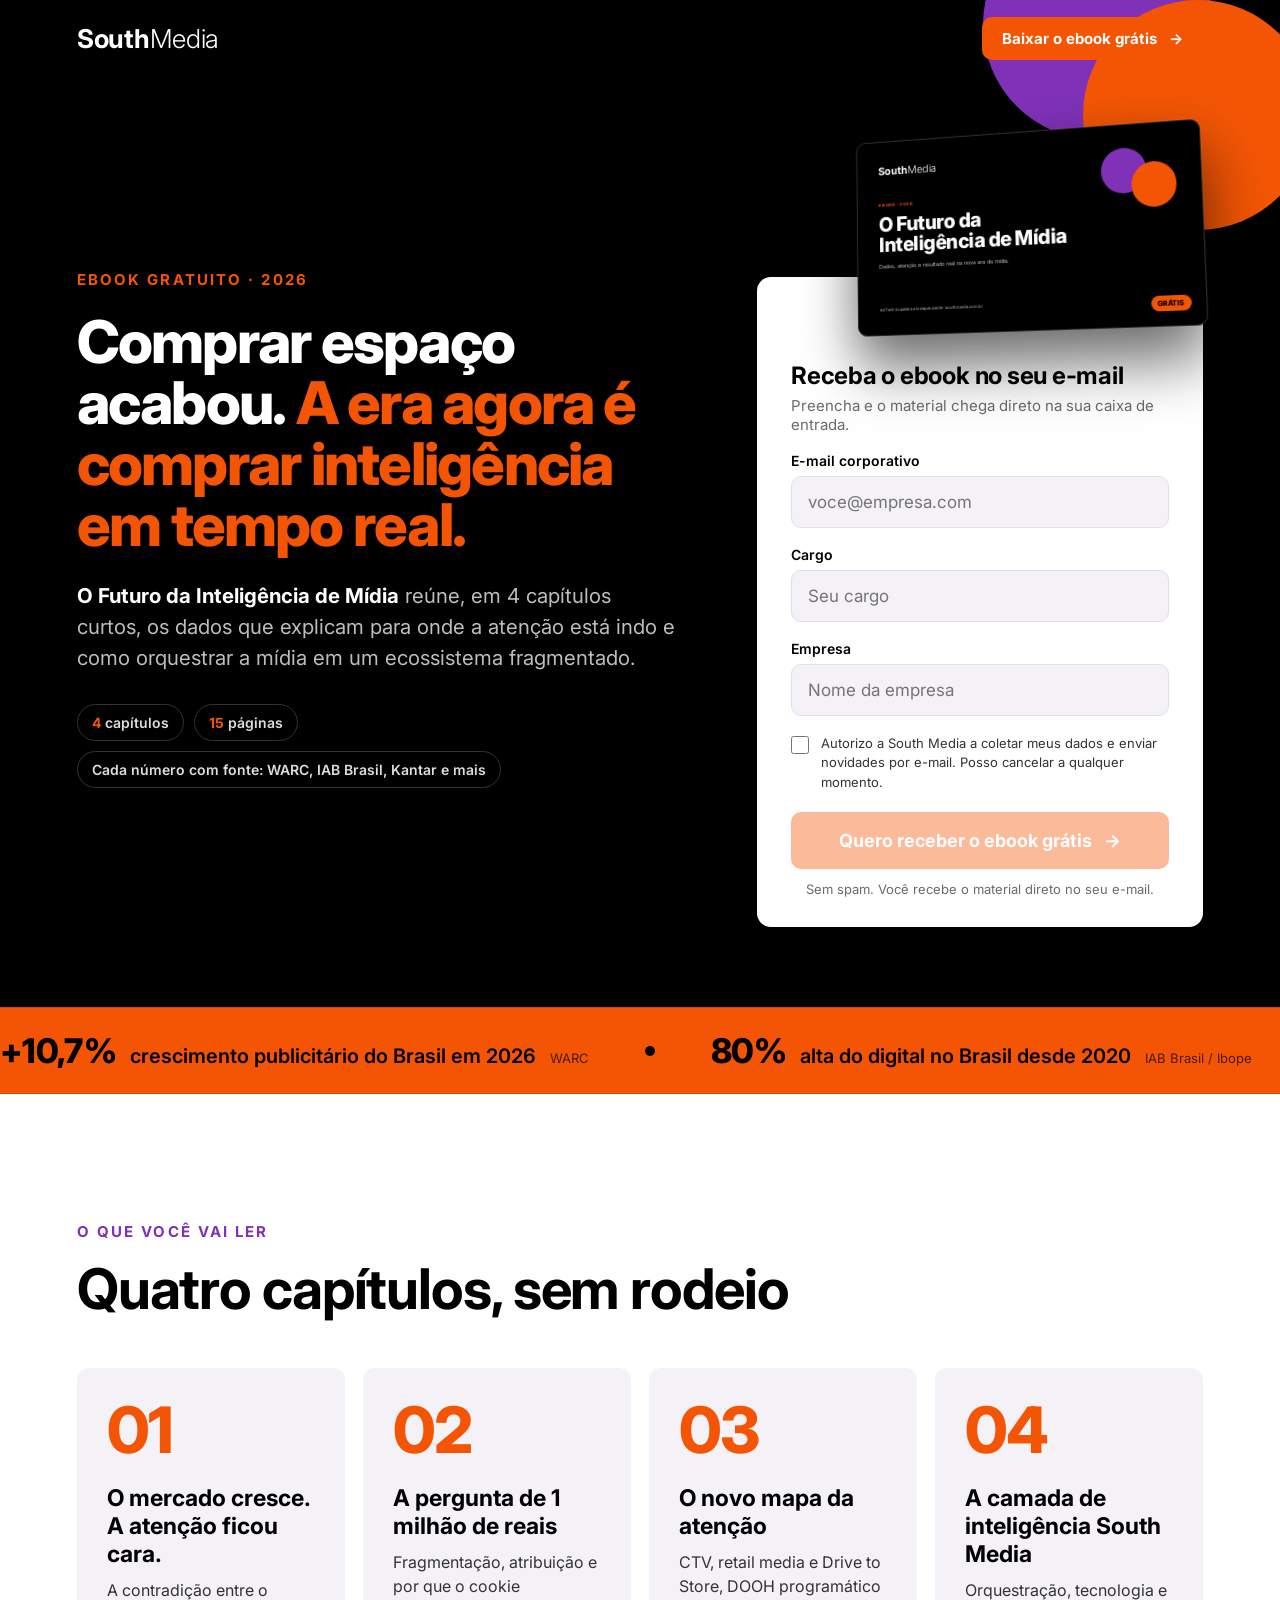
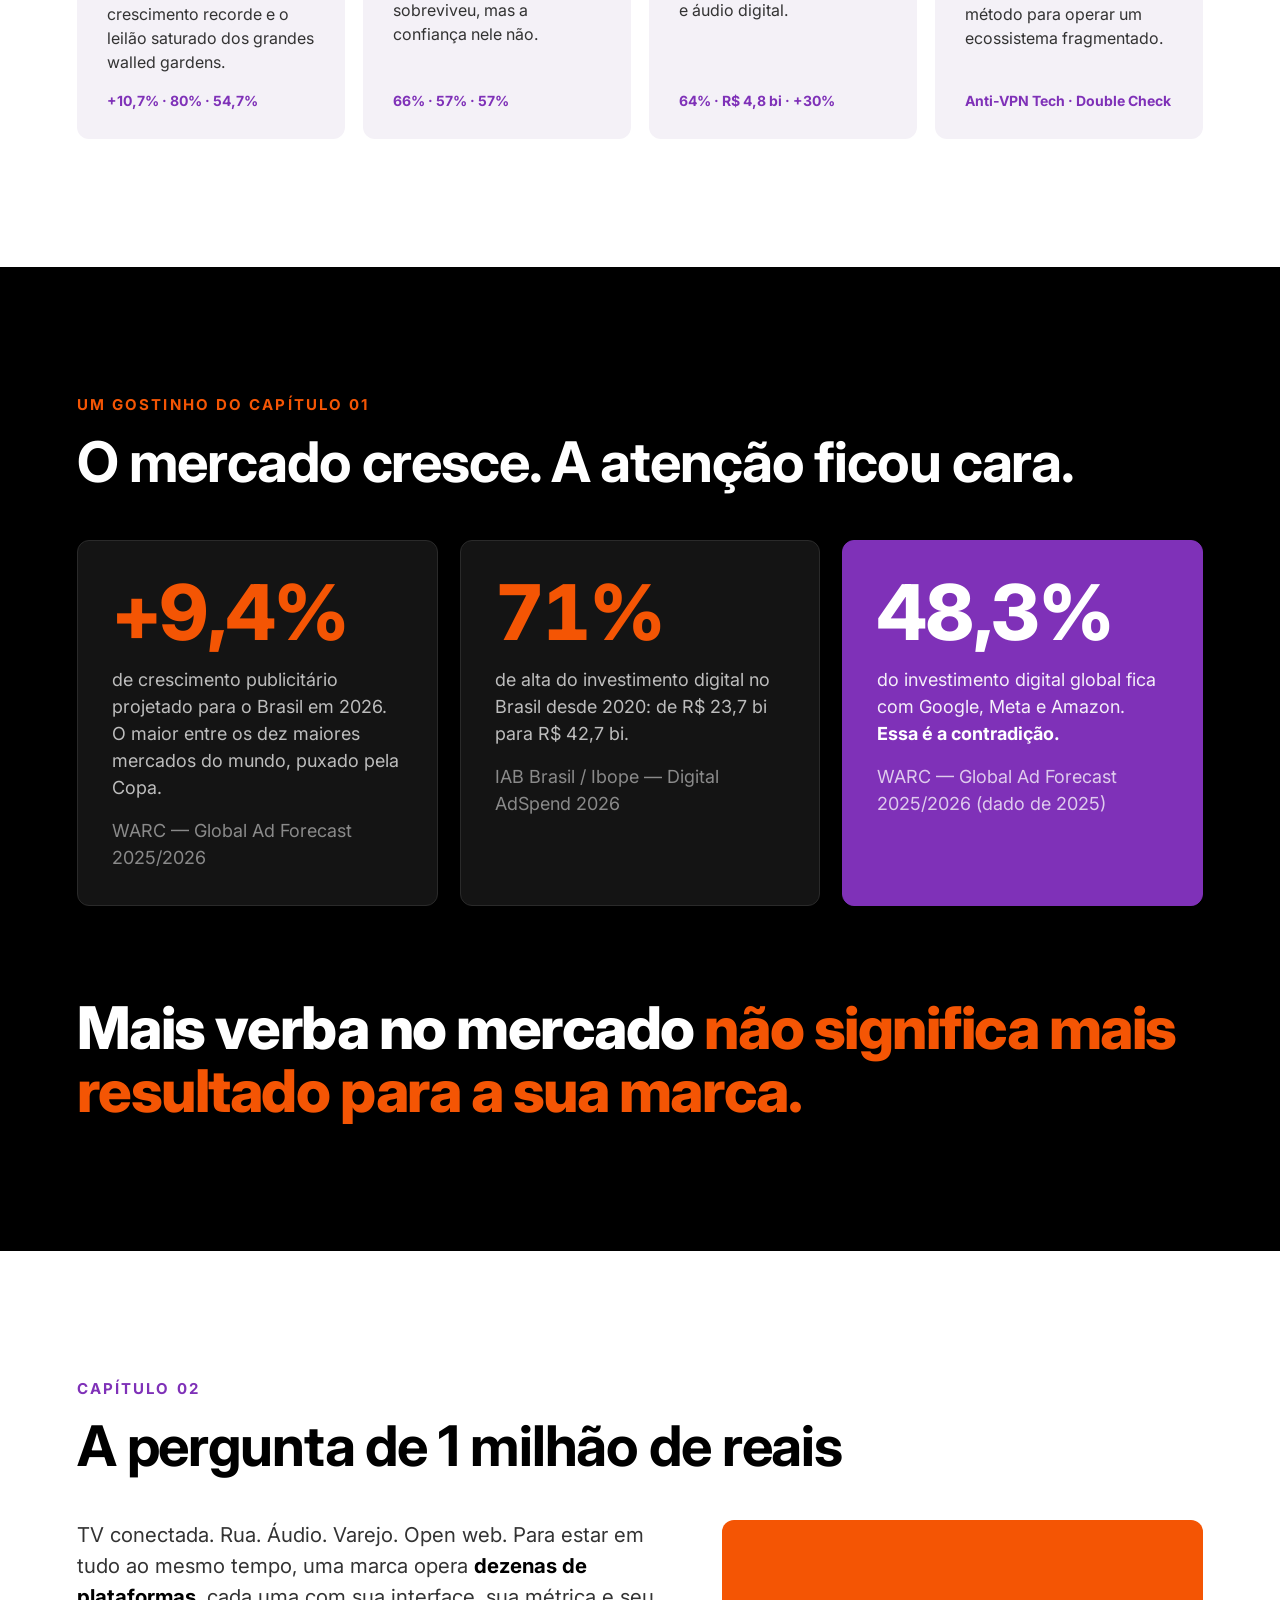
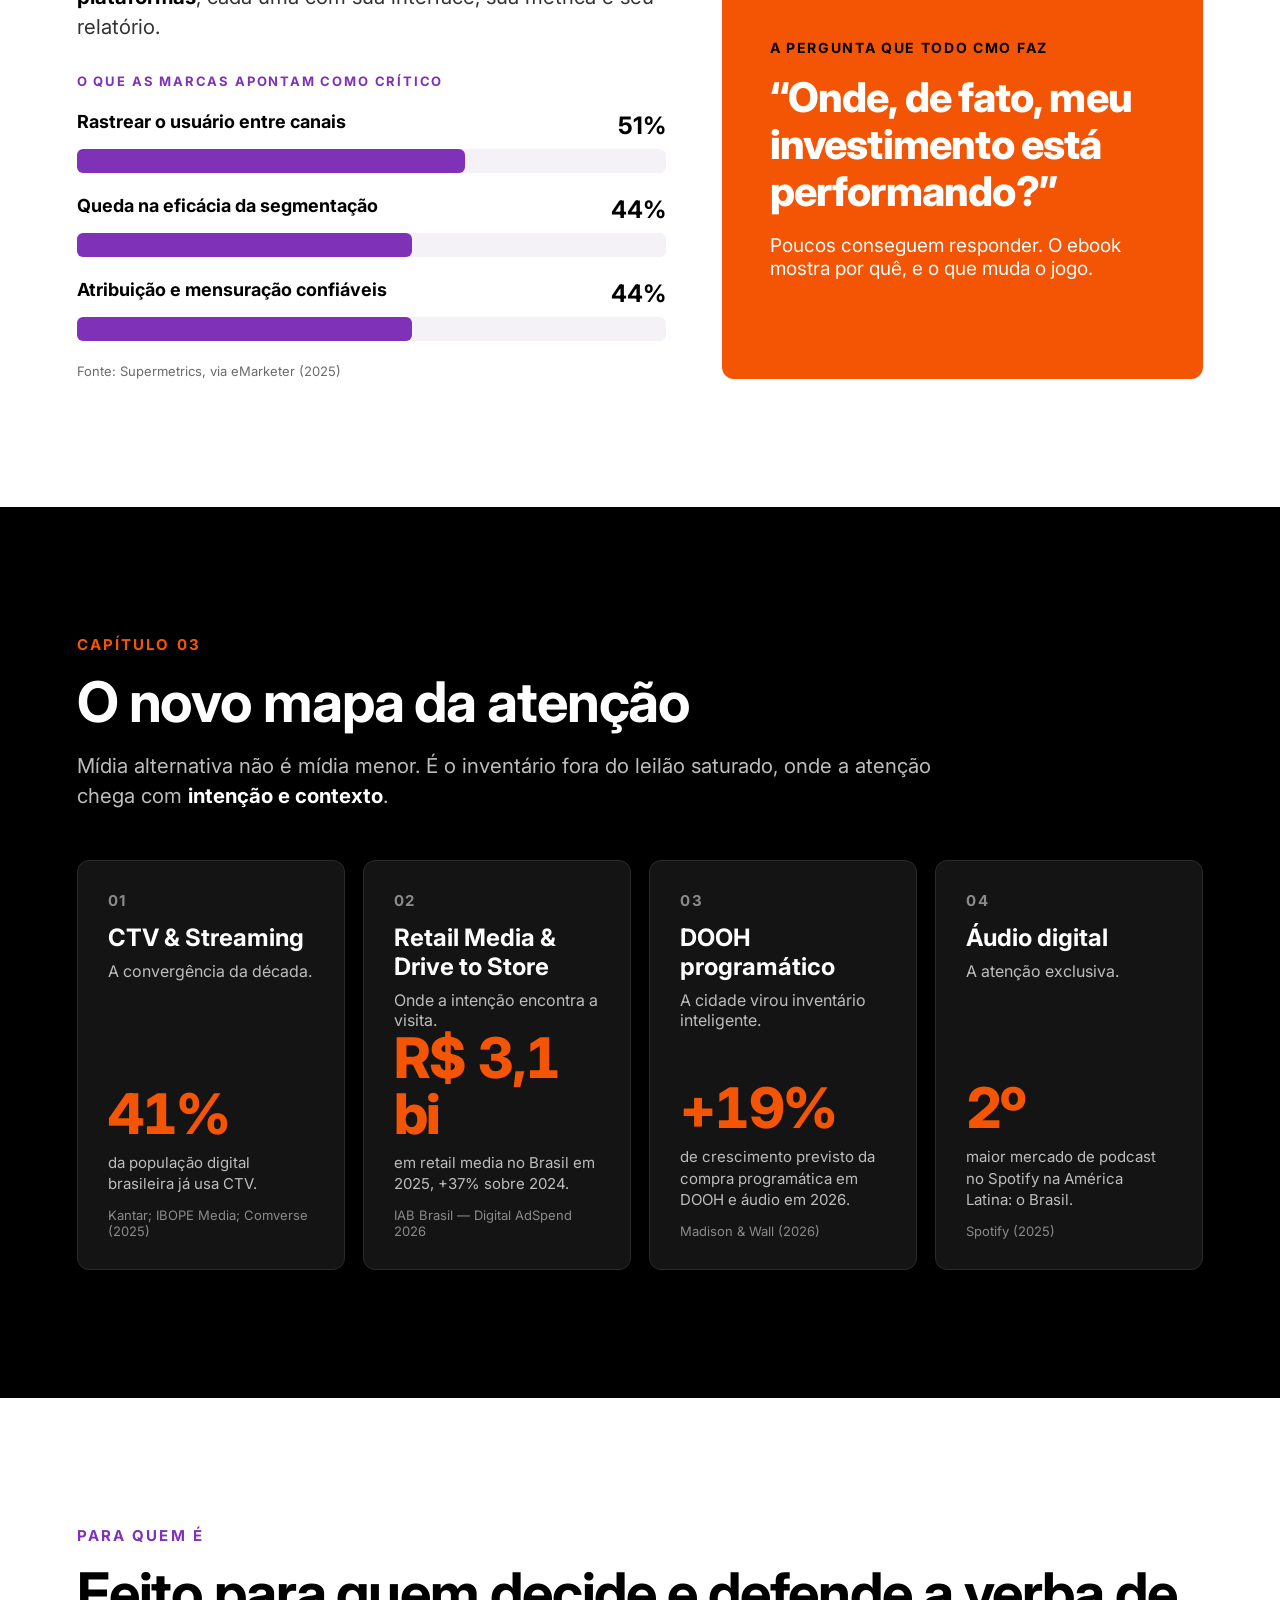
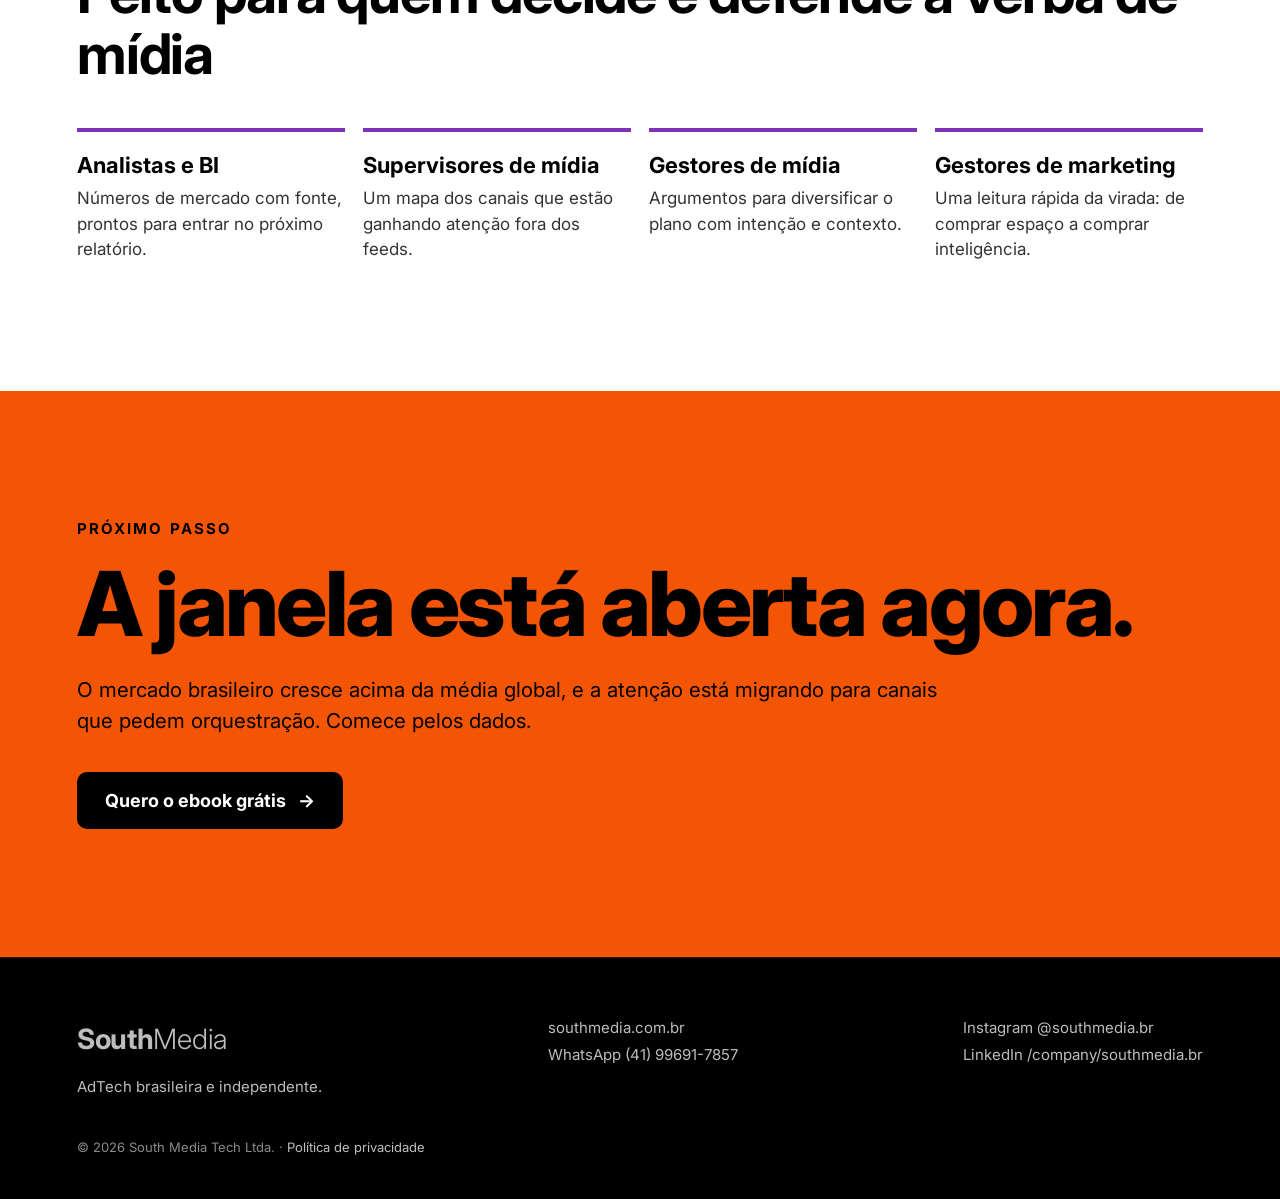
==== referencias/ebook/LP_Ebook_O_Futuro_da_Inteligencia_de_Midia.html @ 21948473 "feat: landing page /ebook — O Futuro da Inteligência de Mídia Co-Authored-By: Claude Sonnet 5.5 <nor" ====
<!doctype html>
<html lang="pt-BR">
<head>
<meta charset="utf-8">
<meta name="viewport" content="width=device-width, initial-scale=1">
<title>Ebook grátis: O Futuro da Inteligência de Mídia | South Media</title>
<meta name="description" content="Ebook gratuito da South Media: os dados que explicam para onde a atenção está indo e como orquestrar a mídia em um ecossistema fragmentado. Fontes WARC, IAB Brasil e Kantar.">
<meta property="og:title" content="O Futuro da Inteligência de Mídia — ebook gratuito">
<meta property="og:description" content="Comprar espaço acabou. A era agora é comprar inteligência em tempo real.">
<meta property="og:type" content="website">
<link rel="preconnect" href="https://fonts.googleapis.com">
<link rel="preconnect" href="https://fonts.gstatic.com" crossorigin>
<link href="https://fonts.googleapis.com/css2?family=Inter:wght@300;400;600;700;800&display=swap" rel="stylesheet">
<style>
:root{
  --o:#F45504; --p:#7F31B8; --k:#000; --w:#fff;
  --tint:#F4F1F7; --dk:#141414; --dkline:#2A2A2A;
  --tx-l:#333; --mu-l:#6B6B6B; --tx-d:#BDBDBD; --mu-d:#8A8A8A;
  --ease:cubic-bezier(.2,.75,.2,1);
  --gut:clamp(20px,6vw,96px);
}
*{box-sizing:border-box;margin:0;padding:0}
html{scroll-behavior:smooth}
body{font-family:Inter,'Helvetica Neue',Arial,sans-serif;background:#000;color:#fff;-webkit-font-smoothing:antialiased;overflow-x:hidden}
a{color:inherit}
img,svg{display:block}
.wrap{max-width:1440px;margin:0 auto;padding:0 var(--gut)}
section{position:relative}
.dark{background:#000;color:#fff}.light{background:#fff;color:#000}.orange{background:var(--o);color:#000}
.wm{font-weight:700;letter-spacing:-.01em;text-decoration:none}.wm i{font-style:normal;font-weight:300}

.eyebrow{font-size:15px;font-weight:700;letter-spacing:.14em;text-transform:uppercase}
.dark .eyebrow{color:var(--o)}.light .eyebrow{color:var(--p)}.orange .eyebrow{color:#000}
h2.t{font-size:clamp(34px,4.4vw,56px);font-weight:700;line-height:1.08;letter-spacing:-.02em;margin-top:18px}
.lead{font-size:clamp(18px,1.6vw,22px);line-height:1.5}
.dark .lead{color:var(--tx-d)}.light .lead{color:var(--tx-l)}
.lead b{font-weight:700}.dark .lead b{color:#fff}.light .lead b{color:#000}
.src{font-size:13px}.dark .src{color:var(--mu-d)}.light .src{color:var(--mu-l)}
.big{font-weight:800;line-height:1;letter-spacing:-.03em;font-variant-numeric:tabular-nums}
.sec{padding:clamp(72px,10vw,128px) 0}

/* botões */
.btn{display:inline-flex;align-items:center;justify-content:center;gap:12px;border:0;border-radius:10px;font:700 18px Inter,sans-serif;padding:18px 28px;cursor:pointer;text-decoration:none;transition:transform .25s var(--ease),background .25s,opacity .25s}
.btn .ar{display:inline-block;transition:transform .3s var(--ease)}
.btn:hover .ar{transform:translateX(6px)}
.btn:active{transform:scale(.98)}
.btn.o{background:var(--o);color:#fff}.btn.o:hover{background:#ff6a1f}
.btn.k{background:#000;color:#fff}.btn.k:hover{background:#1d1d1d}
.btn:disabled{opacity:.4;cursor:not-allowed}
:focus-visible{outline:3px solid var(--p);outline-offset:3px}

/* ---------- reveal ---------- */
.rv{opacity:0;transform:translateY(32px);transition:opacity .7s ease,transform .9s var(--ease);transition-delay:calc(var(--d,0) * 90ms)}
.rv.l{transform:translateX(-40px)}.rv.r{transform:translateX(40px)}.rv.s{transform:scale(.94)}
.in .rv,.rv.in{opacity:1;transform:none}
.w{display:inline-block;opacity:0;transform:translateY(.5em);transition:opacity .5s ease,transform .7s var(--ease);transition-delay:calc(var(--i) * 60ms + var(--base,100ms))}
.in .w{opacity:1;transform:none}
.fill{width:0;transition:width 1.4s var(--ease);transition-delay:calc(var(--d,0) * 120ms + 200ms)}
.in .fill{width:var(--v)}

/* ---------- header ---------- */
#top{position:fixed;inset:0 0 auto 0;z-index:50;transition:background .3s,border-color .3s;border-bottom:1px solid transparent}
#top.scrolled{background:rgba(0,0,0,.86);backdrop-filter:blur(10px);-webkit-backdrop-filter:blur(10px);border-color:#1f1f1f}
#top .wrap{display:flex;align-items:center;justify-content:space-between;height:76px}
#top .wm{font-size:26px}
#top .btn{padding:12px 20px;font-size:15px;opacity:0;pointer-events:none;transform:translateY(-6px)}
#top.scrolled .btn{opacity:1;pointer-events:auto;transform:none}
#bar{position:fixed;left:0;top:0;height:3px;background:var(--o);width:0;z-index:60}

/* ---------- hero ---------- */
.hero{min-height:100vh;padding:130px 0 80px;overflow:hidden}
.hero .grid{display:grid;grid-template-columns:1.15fr .85fr;gap:clamp(40px,6vw,96px);align-items:center}
.hero h1{font-size:clamp(38px,4.6vw,64px);font-weight:800;line-height:1.04;letter-spacing:-.03em;margin-top:22px}
.hero h1 .or{color:var(--o)}
.hero .lead{margin-top:26px;max-width:640px}
.chips{display:flex;flex-wrap:wrap;gap:10px;margin-top:30px}
.chip{font-size:14px;font-weight:600;padding:9px 14px;border-radius:999px;border:1px solid #333;color:#ddd}
.chip b{color:var(--o)}
.circ{position:absolute;border-radius:50%;pointer-events:none;will-change:transform}
.circ.p{background:var(--p);width:clamp(160px,18vw,260px);height:clamp(160px,18vw,260px);right:calc(var(--gut) - 10px);top:-90px;animation:fa 9s ease-in-out infinite}
.circ.o{background:var(--o);width:clamp(160px,18vw,260px);height:clamp(160px,18vw,260px);right:calc(var(--gut) - 110px);top:0;animation:fb 10s ease-in-out infinite}
@keyframes fa{0%,100%{translate:0 0}50%{translate:-22px 16px}}
@keyframes fb{0%,100%{translate:0 0}50%{translate:18px -18px}}

/* capa do ebook (mockup em CSS, mesmo layout da capa nova) */
.formcol{position:relative;z-index:2}
.cover-wrap{perspective:1200px;width:min(360px,80%);margin:0 0 -54px auto;position:relative;z-index:3}
.cover{aspect-ratio:16/9;background:#000;border-radius:10px;border:1px solid #2a2a2a;container-type:inline-size;position:relative;overflow:hidden;
  box-shadow:0 30px 60px rgba(0,0,0,.6),0 0 0 1px rgba(255,255,255,.04);transform:rotateY(-14deg) rotateX(6deg) rotateZ(-3deg);transition:transform .25s ease-out;animation:bob 6s ease-in-out infinite}
@keyframes bob{0%,100%{translate:0 0}50%{translate:0 -10px}}
.cover .cw{position:absolute;left:6.6cqw;top:6.6cqw;font-size:3.1cqw}
.cover .cp{position:absolute;border-radius:50%;width:12.5cqw;height:12.5cqw;background:var(--p);right:15cqw;top:6.6cqw}
.cover .co{position:absolute;border-radius:50%;width:12.5cqw;height:12.5cqw;background:var(--o);right:6.6cqw;top:10.8cqw}
.cover .ce{position:absolute;left:6.6cqw;top:17.8cqw;font-size:1.2cqw;font-weight:700;letter-spacing:.14em;color:var(--o)}
.cover .ct{position:absolute;left:6.6cqw;top:21cqw;font-size:5.8cqw;font-weight:800;line-height:1.04;letter-spacing:-.025em}
.cover .cs{position:absolute;left:6.6cqw;top:35.6cqw;font-size:1.55cqw;color:var(--tx-d)}
.cover .cb{position:absolute;left:6.6cqw;bottom:6.4cqw;font-size:1.2cqw;color:var(--tx-d)}
.cover .tag{position:absolute;right:4cqw;bottom:4cqw;background:var(--o);color:#000;font-size:2cqw;font-weight:800;padding:.8cqw 1.8cqw;border-radius:99px}

.formcard{background:#fff;color:#000;border-radius:14px;padding:84px 34px 30px;box-shadow:0 30px 80px rgba(0,0,0,.45)}
.formcard h3{font-size:24px;font-weight:700;letter-spacing:-.01em}
.formcard .sub{font-size:15px;color:var(--mu-l);margin-top:6px}
.f{margin-top:18px}
.f label{display:block;font-size:14px;font-weight:600;margin-bottom:7px}
.f input{width:100%;font:400 17px Inter,sans-serif;padding:15px 16px;border-radius:10px;border:1.5px solid #e2dde8;background:var(--tint);color:#000;transition:border-color .2s,background .2s}
.f input:focus{outline:none;border-color:var(--p);background:#fff}
.f input.bad{border-color:var(--o)}
.f .err{font-size:13px;color:#c84300;margin-top:6px;min-height:0}
.consent{display:flex;gap:12px;align-items:flex-start;margin-top:18px;font-size:13px;line-height:1.5;color:var(--tx-l);cursor:pointer}
.consent input{width:18px;height:18px;margin-top:2px;accent-color:var(--p);flex:none}
.formcard .btn{width:100%;margin-top:20px}
.formcard .micro{text-align:center;font-size:13px;color:var(--mu-l);margin-top:12px}
.formmsg{font-size:14px;color:#c84300;margin-top:10px;text-align:center}
.success{display:none;text-align:center;padding:24px 0 8px}
.success svg{margin:0 auto}
.success circle{stroke-dasharray:190;stroke-dashoffset:190;transition:stroke-dashoffset .8s var(--ease)}
.success path{stroke-dasharray:60;stroke-dashoffset:60;transition:stroke-dashoffset .5s var(--ease) .6s}
.done .success{display:block}.done form{display:none}
.done .success circle,.done .success path{stroke-dashoffset:0}
.success h3{margin-top:18px}
.success p{font-size:16px;color:var(--tx-l);margin-top:8px;line-height:1.5}

/* ---------- marquee ---------- */
.marq{overflow:hidden;padding:22px 0;border-block:1px solid rgba(0,0,0,.15)}
.track{display:flex;gap:56px;width:max-content;animation:mq 48s linear infinite}
.marq:hover .track{animation-play-state:paused}
@keyframes mq{to{transform:translateX(-50%)}}
.mi{display:flex;align-items:baseline;gap:14px;white-space:nowrap;font-size:20px}
.mi b{font-size:34px;font-weight:800;letter-spacing:-.02em}
.mi span{font-weight:600}
.mi em{font-style:normal;font-size:13px;opacity:.7}
.mi::after{content:"";width:10px;height:10px;border-radius:50%;background:#000;align-self:center;margin-left:42px}

/* ---------- capítulos ---------- */
.g4{display:grid;grid-template-columns:repeat(4,1fr);gap:18px;margin-top:48px}
.chap{position:relative;border-radius:12px;background:var(--tint);padding:30px;min-height:330px;display:flex;flex-direction:column;overflow:hidden;isolation:isolate;transition:color .35s,transform .35s var(--ease)}
.chap::before{content:"";position:absolute;inset:0;background:var(--p);transform:translateY(101%);transition:transform .45s var(--ease);z-index:-1}
.chap:hover{color:#fff;transform:translateY(-6px)}
.chap:hover::before{transform:none}
.chap .n{font-size:64px;font-weight:800;color:var(--o);letter-spacing:-.03em;line-height:1;transition:color .35s}
.chap:hover .n{color:#fff}
.chap h3{font-size:23px;font-weight:700;line-height:1.22;margin-top:22px}
.chap p{font-size:16px;line-height:1.5;color:var(--tx-l);margin-top:10px;transition:color .35s}
.chap:hover p{color:rgba(255,255,255,.88)}
.chap .k{margin-top:auto;padding-top:18px;font-size:14px;font-weight:700;color:var(--p);transition:color .35s}
.chap:hover .k{color:#fff}

/* ---------- números ---------- */
.g3{display:grid;grid-template-columns:repeat(3,1fr);gap:22px;margin-top:48px}
.stat{border-radius:12px;padding:34px;background:var(--dk);border:1px solid var(--dkline)}
.stat .big{font-size:clamp(56px,6vw,84px);color:var(--o)}
.stat p{font-size:18px;line-height:1.5;color:var(--tx-d);margin-top:14px}
.stat .src{margin-top:16px}
.stat.p{background:var(--p);border-color:var(--p)}
.stat.p .big{color:#fff}.stat.p p{color:rgba(255,255,255,.92)}.stat.p .src{color:rgba(255,255,255,.75)}
.state{font-size:clamp(34px,4.6vw,64px);font-weight:800;line-height:1.08;letter-spacing:-.025em;margin-top:clamp(56px,7vw,96px);max-width:1100px}
.state .or{color:var(--o)}

/* ---------- dor ---------- */
.pain{display:grid;grid-template-columns:1.1fr .9fr;gap:56px;margin-top:44px;align-items:stretch}
.bars{margin-top:30px;display:grid;gap:22px}
.brow .h{display:flex;justify-content:space-between;font-size:18px;font-weight:700;margin-bottom:9px}
.brow .h b{font-size:24px}
.brow .t{height:24px;border-radius:6px;background:var(--tint)}
.brow .fill{height:100%;border-radius:6px;background:var(--p)}
.cmo{background:var(--o);border-radius:12px;padding:clamp(30px,4vw,48px);display:flex;flex-direction:column;justify-content:center;color:#fff}
.cmo .lb{font-size:14px;font-weight:700;letter-spacing:.12em;text-transform:uppercase;color:#000}
.cmo .q{display:block;font-size:clamp(30px,3.2vw,44px);font-weight:800;line-height:1.14;letter-spacing:-.02em;margin-top:18px}
.cmo p{font-size:19px;margin-top:20px}

/* ---------- mapa ---------- */
.tiles{display:grid;grid-template-columns:repeat(4,1fr);gap:18px;margin-top:48px}
.tile{position:relative;border-radius:12px;background:var(--dk);border:1px solid var(--dkline);padding:30px;min-height:360px;display:flex;flex-direction:column;overflow:hidden;isolation:isolate;transition:border-color .3s,transform .35s var(--ease)}
.tile::before{content:"";position:absolute;inset:0;background:var(--o);clip-path:circle(0% at 100% 0%);transition:clip-path .6s var(--ease);z-index:-1}
.tile:hover{transform:translateY(-6px);border-color:var(--o)}
.tile:hover::before{clip-path:circle(150% at 100% 0%)}
.tile .no{font-size:15px;font-weight:700;color:var(--mu-d);letter-spacing:.1em;transition:color .3s}
.tile h3{font-size:24px;font-weight:700;margin-top:14px;line-height:1.2}
.tile .tg{font-size:16px;color:var(--tx-d);margin-top:8px;transition:color .3s}
.tile .big{font-size:56px;color:var(--o);margin-top:auto;transition:color .3s}
.tile .d{font-size:15px;color:var(--tx-d);margin-top:10px;line-height:1.45;transition:color .3s}
.tile .src{margin-top:12px;transition:color .3s}
.tile:hover .big,.tile:hover h3{color:#fff}
.tile:hover .tg,.tile:hover .d,.tile:hover .no,.tile:hover .src{color:rgba(0,0,0,.8)}

/* ---------- para quem ---------- */
.who{display:grid;grid-template-columns:repeat(4,1fr);gap:18px;margin-top:44px}
.who div{border-top:4px solid var(--p);padding-top:20px}
.who h3{font-size:22px;font-weight:700}
.who p{font-size:17px;line-height:1.5;color:var(--tx-l);margin-top:8px}

/* ---------- cta final ---------- */
.final h2{font-size:clamp(44px,7vw,96px);font-weight:800;line-height:1.02;letter-spacing:-.03em;margin-top:20px}
.final .lead{color:#000;max-width:900px;margin-top:26px}
.final .btn{margin-top:36px}

footer{padding:56px 0 40px;border-top:1px solid #1f1f1f}
footer .row{display:flex;flex-wrap:wrap;justify-content:space-between;gap:24px;align-items:flex-start}
footer .wm{font-size:28px}
footer p,footer a{font-size:15px;color:var(--tx-d);line-height:1.8;text-decoration:none}
footer a:hover{color:#fff}
footer .legal{margin-top:36px;font-size:13px;color:var(--mu-d)}

/* barra fixa mobile */
#mcta{position:fixed;left:12px;right:12px;bottom:12px;z-index:40;display:none}
#mcta .btn{width:100%;box-shadow:0 12px 30px rgba(0,0,0,.45);transform:translateY(120%);transition:transform .35s var(--ease)}
#mcta.show .btn{transform:none}

@media (max-width:1100px){
  .g4,.tiles,.who{grid-template-columns:repeat(2,1fr)}
}
@media (max-width:900px){
  .hero .grid,.pain{grid-template-columns:1fr}
  .g3{grid-template-columns:1fr}
  .hero{padding-top:110px}
  .cover-wrap{margin:0 auto -48px}
  #mcta{display:block}
  #top .btn{display:none}
  .circ.p,.circ.o{width:120px;height:120px}
  .circ.p{right:70px;top:-50px}.circ.o{right:-30px;top:-20px}
  .hero .eyebrow{margin-top:40px}
}
@media (max-width:560px){
  .g4,.tiles,.who{grid-template-columns:1fr}
  .chap,.tile{min-height:0}
  .tile .big{margin-top:28px}
  .formcard{padding:76px 22px 24px}
  .mi b{font-size:28px}.mi{font-size:17px}
}
@media (prefers-reduced-motion:reduce){
  html{scroll-behavior:auto}
  .rv,.w,.fill{transition:none!important;opacity:1!important;transform:none!important}
  .fill{width:var(--v)!important}
  .circ,.cover,.track{animation:none!important}
}
</style>
</head>
<body>
<div id="bar"></div>

<header id="top">
  <div class="wrap">
    <a class="wm" href="https://southmedia.com.br" aria-label="South Media">South<i>Media</i></a>
    <a class="btn o" href="#form">Baixar o ebook grátis <span class="ar">→</span></a>
  </div>
</header>

<main>
<!-- HERO -->
<section class="hero dark" id="hero">
  <div class="circ p" data-par="18"></div>
  <div class="circ o" data-par="-12"></div>
  <div class="wrap grid">
    <div>
      <p class="eyebrow rv" style="--d:0">Ebook gratuito · 2026</p>
      <h1 class="words">Comprar espaço acabou. <span class="or">A era agora é comprar inteligência em tempo real.</span></h1>
      <p class="lead rv" style="--d:9"><b>O Futuro da Inteligência de Mídia</b> reúne, em 4 capítulos curtos, os dados que explicam para onde a atenção está indo e como orquestrar a mídia em um ecossistema fragmentado.</p>
      <div class="chips rv" style="--d:11">
        <span class="chip"><b>4</b> capítulos</span>
        <span class="chip"><b>15</b> páginas</span>
        <span class="chip">Cada número com fonte: WARC, IAB Brasil, Kantar e mais</span>
      </div>
    </div>

    <div class="formcol rv r" style="--d:4" id="form">
      <div class="cover-wrap" aria-hidden="true">
        <div class="cover" id="cover">
          <div class="cw wm">South<i>Media</i></div>
          <div class="cp"></div><div class="co"></div>
          <div class="ce">EBOOK · 2026</div>
          <div class="ct">O Futuro da<br>Inteligência de Mídia</div>
          <div class="cs">Dados, atenção e resultado real na nova era da mídia.</div>
          <div class="cb">AdTech brasileira e independente · southmedia.com.br</div>
          <div class="tag">GRÁTIS</div>
        </div>
      </div>
      <div class="formcard" id="formcard">
        <form id="leadform" novalidate>
          <h3>Receba o ebook no seu e-mail</h3>
          <p class="sub">Preencha e o material chega direto na sua caixa de entrada.</p>
          <div class="f">
            <label for="email">E-mail corporativo</label>
            <input id="email" name="email" type="email" autocomplete="email" placeholder="voce@empresa.com" required>
            <p class="err" id="email-err" aria-live="polite"></p>
          </div>
          <div class="f">
            <label for="cargo">Cargo</label>
            <input id="cargo" name="cargo" type="text" autocomplete="organization-title" placeholder="Seu cargo" required>
          </div>
          <div class="f">
            <label for="empresa">Empresa</label>
            <input id="empresa" name="empresa" type="text" autocomplete="organization" placeholder="Nome da empresa" required>
          </div>
          <label class="consent"><input type="checkbox" id="consent" name="consent"> Autorizo a South Media a coletar meus dados e enviar novidades por e-mail. Posso cancelar a qualquer momento.</label>
          <button class="btn o" type="submit" id="submit" disabled>Quero receber o ebook grátis <span class="ar">→</span></button>
          <p class="formmsg" id="formmsg" aria-live="polite"></p>
          <p class="micro">Sem spam. Você recebe o material direto no seu e-mail.</p>
        </form>
        <div class="success" role="status">
          <svg width="72" height="72" viewBox="0 0 72 72" fill="none" stroke-width="5" stroke-linecap="round" stroke-linejoin="round"><circle cx="36" cy="36" r="30" stroke="#7F31B8"/><path d="M23 37l9 9 17-19" stroke="#F45504"/></svg>
          <h3>Pronto! O ebook está a caminho.</h3>
          <p>Enviamos o material para o seu e-mail. Se não aparecer em alguns minutos, confira a caixa de promoções ou spam.</p>
        </div>
      </div>
    </div>
  </div>
</section>

<!-- MARQUEE -->
<div class="orange marq" aria-label="Números do ebook">
  <div class="track" id="track">
    <div class="mi"><b>+10,7%</b><span>crescimento publicitário do Brasil em 2026</span><em>WARC</em></div>
    <div class="mi"><b>80%</b><span>alta do digital no Brasil desde 2020</span><em>IAB Brasil / Ibope</em></div>
    <div class="mi"><b>54,7%</b><span>do digital global com Google, Meta e Amazon</span><em>WARC</em></div>
    <div class="mi"><b>57%</b><span>das marcas apontam atribuição e mensuração como crítico</span><em>Supermetrics, via eMarketer</em></div>
    <div class="mi"><b>64%</b><span>da população digital brasileira já usa CTV</span><em>Kantar; IBOPE Media; Comverse</em></div>
    <div class="mi"><b>+37%</b><span>de crescimento do retail media no Brasil sobre 2024</span><em>IAB Brasil</em></div>
    <div class="mi"><b>+30%</b><span>compra programática em DOOH e áudio em 2026</span><em>Madison &amp; Wall</em></div>
  </div>
</div>

<!-- CAPÍTULOS -->
<section class="light sec" id="capitulos">
  <div class="wrap">
    <p class="eyebrow rv">O que você vai ler</p>
    <h2 class="t rv" style="--d:1">Quatro capítulos, sem rodeio</h2>
    <div class="g4">
      <article class="chap rv" style="--d:2"><div class="n">01</div><h3>O mercado cresce. A atenção ficou cara.</h3><p>A contradição entre o crescimento recorde e o leilão saturado dos grandes walled gardens.</p><span class="k">+10,7% · 80% · 54,7%</span></article>
      <article class="chap rv" style="--d:3"><div class="n">02</div><h3>A pergunta de 1 milhão de reais</h3><p>Fragmentação, atribuição e por que o cookie sobreviveu, mas a confiança nele não.</p><span class="k">66% · 57% · 57%</span></article>
      <article class="chap rv" style="--d:4"><div class="n">03</div><h3>O novo mapa da atenção</h3><p>CTV, retail media e Drive to Store, DOOH programático e áudio digital.</p><span class="k">64% · R$ 4,8 bi · +30%</span></article>
      <article class="chap rv" style="--d:5"><div class="n">04</div><h3>A camada de inteligência South Media</h3><p>Orquestração, tecnologia e método para operar um ecossistema fragmentado.</p><span class="k">Anti-VPN Tech · Double Check</span></article>
    </div>
  </div>
</section>

<!-- CAPÍTULO 01 TEASER -->
<section class="dark sec" id="numeros">
  <div class="wrap">
    <p class="eyebrow rv">Um gostinho do capítulo 01</p>
    <h2 class="t rv" style="--d:1">O mercado cresce. A atenção ficou cara.</h2>
    <div class="g3">
      <div class="stat rv" style="--d:2"><div class="big" data-count="10.7" data-dec="1" data-pre="+" data-suf="%">+10,7%</div><p>de crescimento publicitário projetado para o Brasil em 2026. O maior entre os dez maiores mercados do mundo, puxado pela Copa.</p><p class="src">WARC — Global Ad Forecast 2025/2026</p></div>
      <div class="stat rv" style="--d:3"><div class="big" data-count="80" data-suf="%">80%</div><p>de alta do investimento digital no Brasil desde 2020: de R$ 23,7 bi para R$ 42,7 bi.</p><p class="src">IAB Brasil / Ibope — Digital AdSpend 2026</p></div>
      <div class="stat p rv s" style="--d:5"><div class="big" data-count="54.7" data-dec="1" data-suf="%">54,7%</div><p>do investimento digital global fica com Google, Meta e Amazon. <b style="color:#fff">Essa é a contradição.</b></p><p class="src">WARC — Global Ad Forecast 2025/2026 (dado de 2025)</p></div>
    </div>
    <p class="state words">Mais verba no mercado <span class="or">não significa mais resultado para a sua marca.</span></p>
  </div>
</section>

<!-- DOR -->
<section class="light sec" id="dor">
  <div class="wrap">
    <p class="eyebrow rv">Capítulo 02</p>
    <h2 class="t rv" style="--d:1">A pergunta de 1 milhão de reais</h2>
    <div class="pain">
      <div>
        <p class="lead rv" style="--d:2">TV conectada. Rua. Áudio. Varejo. Open web. Para estar em tudo ao mesmo tempo, uma marca opera <b>dezenas de plataformas</b>, cada uma com sua interface, sua métrica e seu relatório.</p>
        <div class="bars">
          <p class="eyebrow rv" style="font-size:13px;--d:3">O que as marcas apontam como crítico</p>
          <div class="brow rv" style="--d:4"><div class="h"><span>Rastrear o usuário entre canais</span><b data-count="66" data-suf="%">66%</b></div><div class="t"><div class="fill" style="--v:66%;--d:1"></div></div></div>
          <div class="brow rv" style="--d:5"><div class="h"><span>Queda na eficácia da segmentação</span><b data-count="57" data-suf="%">57%</b></div><div class="t"><div class="fill" style="--v:57%;--d:2"></div></div></div>
          <div class="brow rv" style="--d:6"><div class="h"><span>Atribuição e mensuração confiáveis</span><b data-count="57" data-suf="%">57%</b></div><div class="t"><div class="fill" style="--v:57%;--d:3"></div></div></div>
          <p class="src rv" style="--d:7">Fonte: Supermetrics, via eMarketer (2025)</p>
        </div>
      </div>
      <div class="cmo rv r" style="--d:4">
        <p class="lb">A pergunta que todo CMO faz</p>
        <p class="q words" style="--base:500ms">“Onde, de fato, meu investimento está performando?”</p>
        <p>Poucos conseguem responder. O ebook mostra por quê, e o que muda o jogo.</p>
      </div>
    </div>
  </div>
</section>

<!-- NOVO MAPA -->
<section class="dark sec" id="mapa">
  <div class="wrap">
    <p class="eyebrow rv">Capítulo 03</p>
    <h2 class="t rv" style="--d:1">O novo mapa da atenção</h2>
    <p class="lead rv" style="--d:2;margin-top:18px;max-width:860px">Mídia alternativa não é mídia menor. É o inventário fora do leilão saturado, onde a atenção chega com <b>intenção e contexto</b>.</p>
    <div class="tiles">
      <article class="tile rv" style="--d:3"><span class="no">01</span><h3>CTV &amp; Streaming</h3><p class="tg">A convergência da década.</p><div class="big" data-count="64" data-suf="%">64%</div><p class="d">da população digital brasileira já usa CTV.</p><p class="src">Kantar; IBOPE Media; Comverse (2025)</p></article>
      <article class="tile rv" style="--d:4"><span class="no">02</span><h3>Retail Media &amp; Drive to Store</h3><p class="tg">Onde a intenção encontra a visita.</p><div class="big" data-count="4.8" data-dec="1" data-pre="R$ " data-suf=" bi">R$ 4,8 bi</div><p class="d">em retail media no Brasil em 2025, +37% sobre 2024.</p><p class="src">IAB Brasil — Digital AdSpend 2026</p></article>
      <article class="tile rv" style="--d:5"><span class="no">03</span><h3>DOOH programático</h3><p class="tg">A cidade virou inventário inteligente.</p><div class="big" data-count="30" data-pre="+" data-suf="%">+30%</div><p class="d">de crescimento previsto da compra programática em DOOH e áudio em 2026.</p><p class="src">Madison &amp; Wall (2026)</p></article>
      <article class="tile rv" style="--d:6"><span class="no">04</span><h3>Áudio digital</h3><p class="tg">A atenção exclusiva.</p><div class="big">2º</div><p class="d">maior mercado de podcast no Spotify na América Latina: o Brasil.</p><p class="src">Spotify (2025)</p></article>
    </div>
  </div>
</section>

<!-- PARA QUEM -->
<section class="light sec" id="para-quem">
  <div class="wrap">
    <p class="eyebrow rv">Para quem é</p>
    <h2 class="t rv" style="--d:1">Feito para quem decide e defende a verba de mídia</h2>
    <div class="who">
      <div class="rv" style="--d:2"><h3>Analistas e BI</h3><p>Números de mercado com fonte, prontos para entrar no próximo relatório.</p></div>
      <div class="rv" style="--d:3"><h3>Supervisores de mídia</h3><p>Um mapa dos canais que estão ganhando atenção fora dos feeds.</p></div>
      <div class="rv" style="--d:4"><h3>Gestores de mídia</h3><p>Argumentos para diversificar o plano com intenção e contexto.</p></div>
      <div class="rv" style="--d:5"><h3>Gestores de marketing</h3><p>Uma leitura rápida da virada: de comprar espaço a comprar inteligência.</p></div>
    </div>
  </div>
</section>

<!-- CTA FINAL -->
<section class="orange sec final" id="final">
  <div class="wrap">
    <p class="eyebrow rv">Próximo passo</p>
    <h2 class="words">A janela está aberta agora.</h2>
    <p class="lead rv" style="--d:5">O mercado brasileiro cresce acima da média global, e a atenção está migrando para canais que pedem orquestração. Comece pelos dados.</p>
    <a class="btn k rv" style="--d:7" href="#form">Quero o ebook grátis <span class="ar">→</span></a>
  </div>
</section>
</main>

<footer class="dark">
  <div class="wrap">
    <div class="row">
      <div>
        <a class="wm" href="https://southmedia.com.br">South<i>Media</i></a>
        <p style="margin-top:8px">AdTech brasileira e independente.</p>
      </div>
      <div>
        <p><a href="https://southmedia.com.br">southmedia.com.br</a></p>
        <p><a href="https://wa.me/5541996917857">WhatsApp (41) 99691-7857</a></p>
      </div>
      <div>
        <p><a href="https://www.instagram.com/southmedia.br/">Instagram @southmedia.br</a></p>
        <p><a href="https://www.linkedin.com/company/southmedia.br/">LinkedIn /company/southmedia.br</a></p>
      </div>
    </div>
    <p class="legal">© 2026 South Media Tech Ltda. · <a href="https://southmedia.com.br/politica-privacidade" style="font-size:13px">Política de privacidade</a></p>
  </div>
</footer>

<div id="mcta"><a class="btn o" href="#form">Baixar o ebook grátis <span class="ar">→</span></a></div>

<script>
(function(){
  /* ===== CONFIGURAÇÃO DO ENVIO =====
     Mesmo endpoint do pop-up do site (EbookModal.tsx → /api/lead → Brevo, lista Leads Ebook).
     Confira se os nomes dos campos batem com o que o /api/lead espera. */
  var LEAD_ENDPOINT = '/api/lead';
  var LEAD_SOURCE   = 'ebook';
  var BLOQUEAR_EMAIL_PESSOAL = true; // false para aceitar gmail, hotmail etc.
  var DOMINIOS_PESSOAIS = ['gmail.com','googlemail.com','hotmail.com','outlook.com','live.com','msn.com','yahoo.com','yahoo.com.br','bol.com.br','uol.com.br','icloud.com','me.com','terra.com.br','ig.com.br','proton.me','protonmail.com'];

  var reduce = matchMedia('(prefers-reduced-motion: reduce)').matches;

  /* palavra a palavra */
  document.querySelectorAll('.words').forEach(function(el){
    var n=0;(function walk(node){
      [].slice.call(node.childNodes).forEach(function(c){
        if(c.nodeType===3){var fr=document.createDocumentFragment();
          c.textContent.split(/(\s+)/).forEach(function(t){if(!t)return;
            if(/^\s+$/.test(t)){fr.appendChild(document.createTextNode(t));return;}
            var s=document.createElement('span');s.className='w';s.style.setProperty('--i',n++);s.textContent=t;fr.appendChild(s);});
          c.parentNode.replaceChild(fr,c);
        }else if(c.nodeType===1&&c.tagName!=='BR'){walk(c);}
      });})(el);
  });

  /* contadores */
  function fmt(v,d,pre,suf){return pre+v.toFixed(d).replace('.',',')+suf;}
  function count(el){
    if(el._done)return;el._done=true;
    var to=parseFloat(el.dataset.count),d=+(el.dataset.dec||0),pre=el.dataset.pre||'',suf=el.dataset.suf||'';
    if(reduce){el.textContent=fmt(to,d,pre,suf);return;}
    var t0=null,dur=1500,delay=250;el.textContent=fmt(0,d,pre,suf);
    function step(ts){if(!t0)t0=ts;var t=Math.min(1,Math.max(0,(ts-t0-delay)/dur));
      el.textContent=fmt(to*(1-Math.pow(1-t,3)),d,pre,suf);if(t<1)requestAnimationFrame(step);}
    requestAnimationFrame(step);
  }

  /* revelação no scroll */
  var io=new IntersectionObserver(function(es){
    es.forEach(function(e){if(!e.isIntersecting)return;
      e.target.classList.add('in');
      e.target.querySelectorAll('[data-count]').forEach(count);
      if(e.target.dataset&&e.target.dataset.count)count(e.target);
      io.unobserve(e.target);});
  },{threshold:.18,rootMargin:'0px 0px -6% 0px'});
  document.querySelectorAll('.rv,.words,.brow,[data-count]').forEach(function(el){io.observe(el);});
  /* herói entra já no carregamento */
  requestAnimationFrame(function(){document.querySelectorAll('#hero .rv,#hero .words').forEach(function(el){el.classList.add('in');});});

  /* marquee: duplica o conteúdo para loop contínuo */
  var tr=document.getElementById('track');tr.innerHTML+=tr.innerHTML;
  [].slice.call(tr.children).slice(tr.children.length/2).forEach(function(c){c.setAttribute('aria-hidden','true');});

  /* header, barra de progresso, CTA fixo no celular */
  var top=document.getElementById('top'),bar=document.getElementById('bar'),mcta=document.getElementById('mcta'),form=document.getElementById('formcard'),formVisible=true;
  new IntersectionObserver(function(es){formVisible=es[0].isIntersecting;onScroll();},{threshold:0}).observe(form);
  function onScroll(){
    var y=scrollY,h=document.documentElement.scrollHeight-innerHeight;
    top.classList.toggle('scrolled',y>40);
    bar.style.width=(h>0?y/h*100:0)+'%';
    mcta.classList.toggle('show',!formVisible&&y>300);
  }
  addEventListener('scroll',onScroll,{passive:true});onScroll();

  /* parallax dos círculos e inclinação da capa */
  if(!reduce&&matchMedia('(pointer:fine)').matches){
    var circs=document.querySelectorAll('[data-par]'),cover=document.getElementById('cover');
    addEventListener('mousemove',function(e){
      var x=e.clientX/innerWidth-.5,y=e.clientY/innerHeight-.5;
      circs.forEach(function(c){var k=+c.dataset.par;c.style.transform='translate('+(x*k)+'px,'+(y*k)+'px)';});
      cover.style.transform='rotateY('+(-14+x*16)+'deg) rotateX('+(6-y*10)+'deg) rotateZ(-3deg)';
    });
  }

  /* formulário */
  var f=document.getElementById('leadform'),btn=document.getElementById('submit'),consent=document.getElementById('consent'),
      email=document.getElementById('email'),eerr=document.getElementById('email-err'),msg=document.getElementById('formmsg');
  consent.addEventListener('change',function(){btn.disabled=!consent.checked;});
  function checkEmail(){
    var v=email.value.trim().toLowerCase(),dom=v.split('@')[1]||'';
    var ok=/^[^\s@]+@[^\s@]+\.[^\s@]{2,}$/.test(v),err='';
    if(!ok)err='Digite um e-mail válido.';
    else if(BLOQUEAR_EMAIL_PESSOAL&&DOMINIOS_PESSOAIS.indexOf(dom)>-1)err='Use o seu e-mail corporativo, por favor.';
    eerr.textContent=err;email.classList.toggle('bad',!!err);return !err;
  }
  email.addEventListener('blur',function(){if(email.value)checkEmail();});
  f.addEventListener('submit',function(e){
    e.preventDefault();msg.textContent='';
    var okE=checkEmail(),okR=true;
    ['cargo','empresa'].forEach(function(id){var i=document.getElementById(id),bad=!i.value.trim();i.classList.toggle('bad',bad);if(bad)okR=false;});
    if(!okE||!okR){if(okE)msg.textContent='Preencha cargo e empresa.';return;}
    var payload={email:email.value.trim(),cargo:document.getElementById('cargo').value.trim(),empresa:document.getElementById('empresa').value.trim(),source:LEAD_SOURCE,consent:true};
    btn.disabled=true;btn.firstChild.textContent='Enviando… ';
    function ok(){document.getElementById('formcard').classList.add('done');
      if(window.gtag)gtag('event','generate_lead',{source:LEAD_SOURCE});}
    if(location.protocol==='file:'){setTimeout(ok,600);return;} /* pré-visualização local */
    fetch(LEAD_ENDPOINT,{method:'POST',headers:{'Content-Type':'application/json'},body:JSON.stringify(payload)})
      .then(function(r){if(!r.ok)throw new Error(r.status);ok();})
      .catch(function(){btn.disabled=false;btn.firstChild.textContent='Quero receber o ebook grátis ';
        msg.textContent='Não conseguimos enviar agora. Tente de novo em instantes.';});
  });
})();
</script>
</body>
</html>
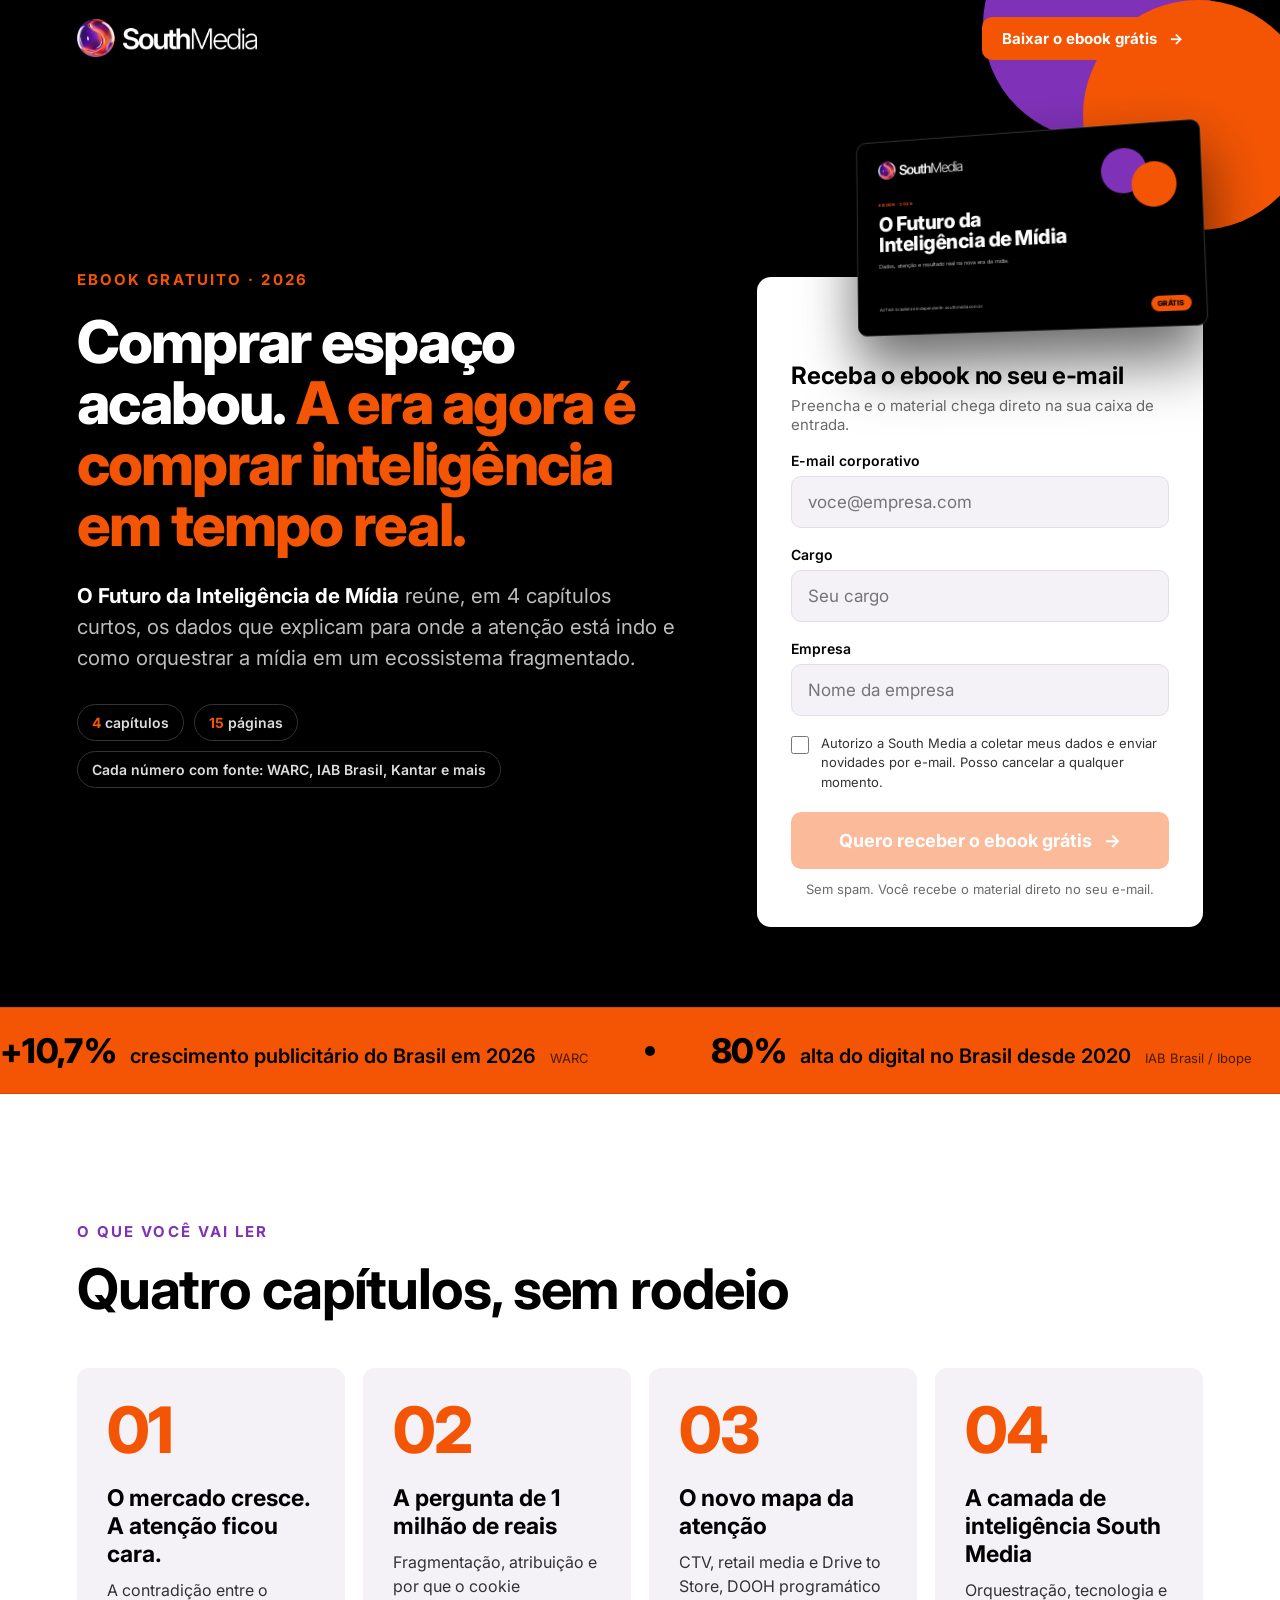
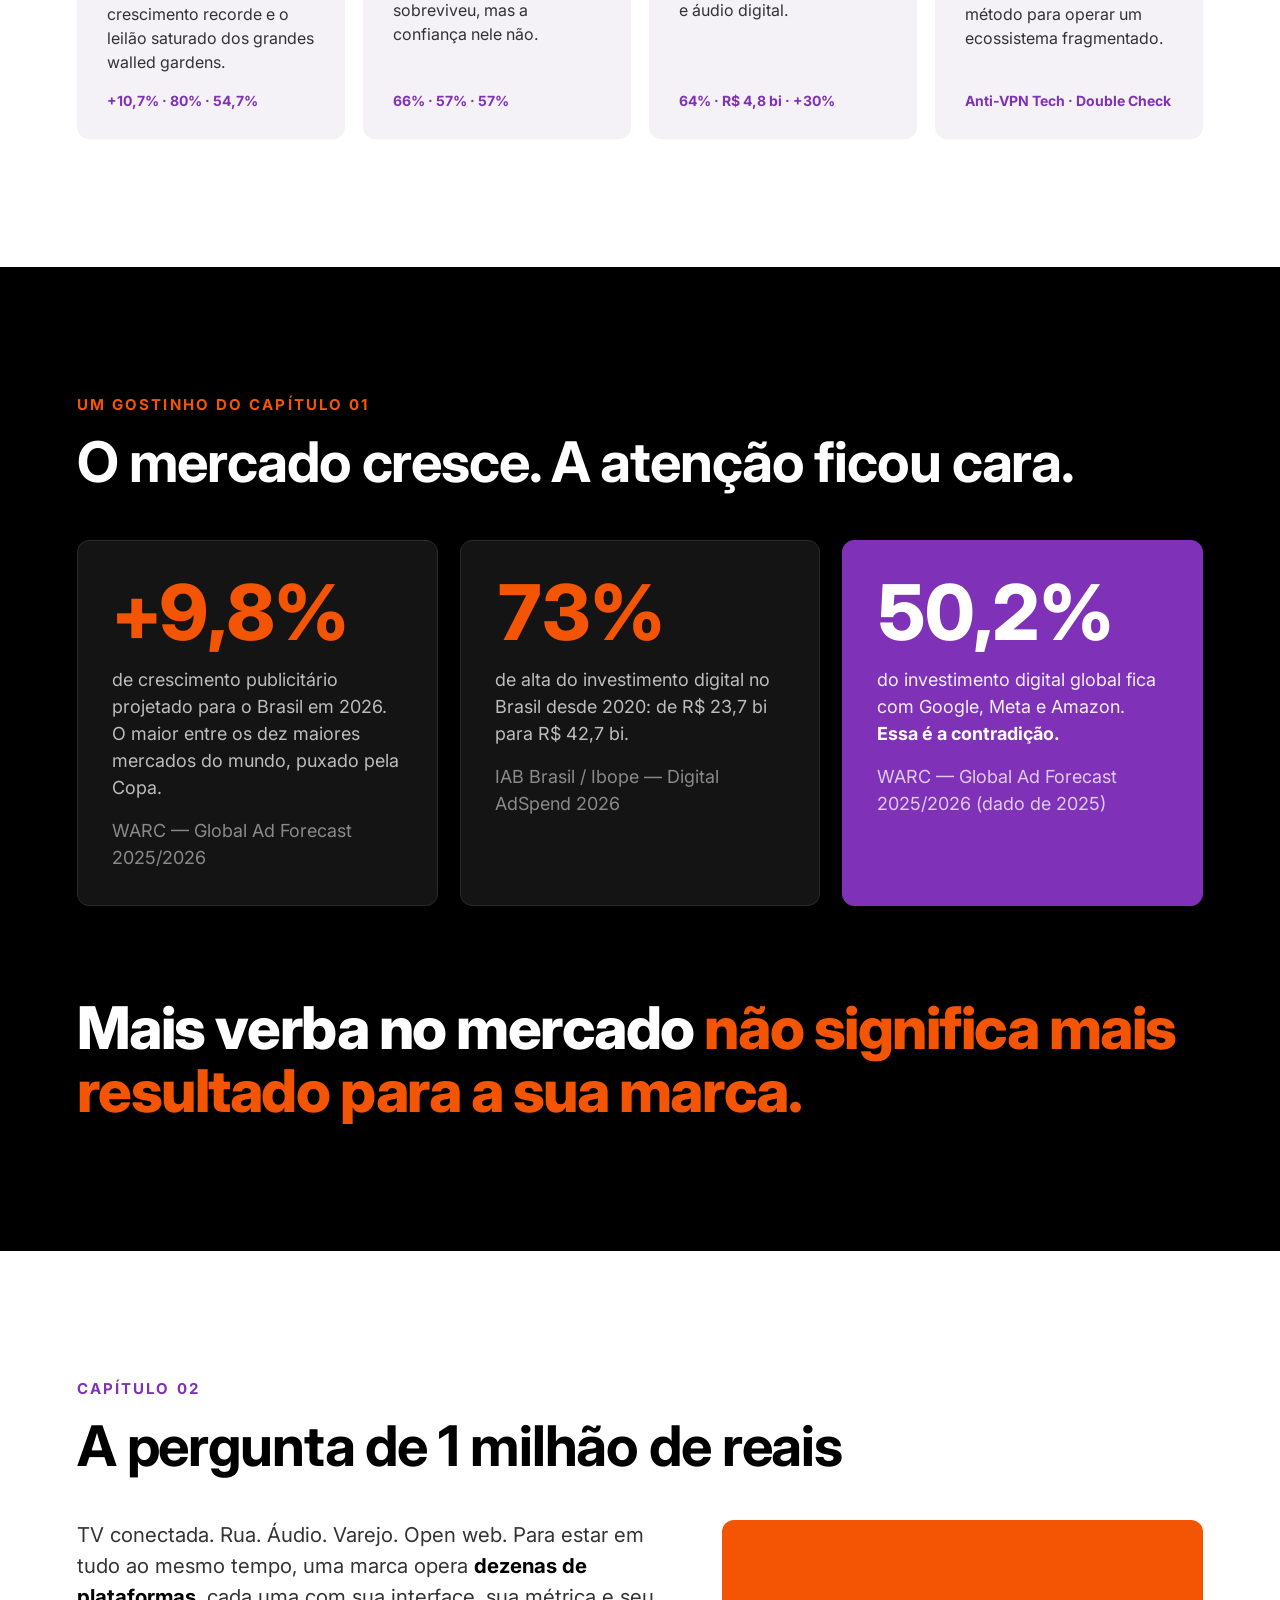
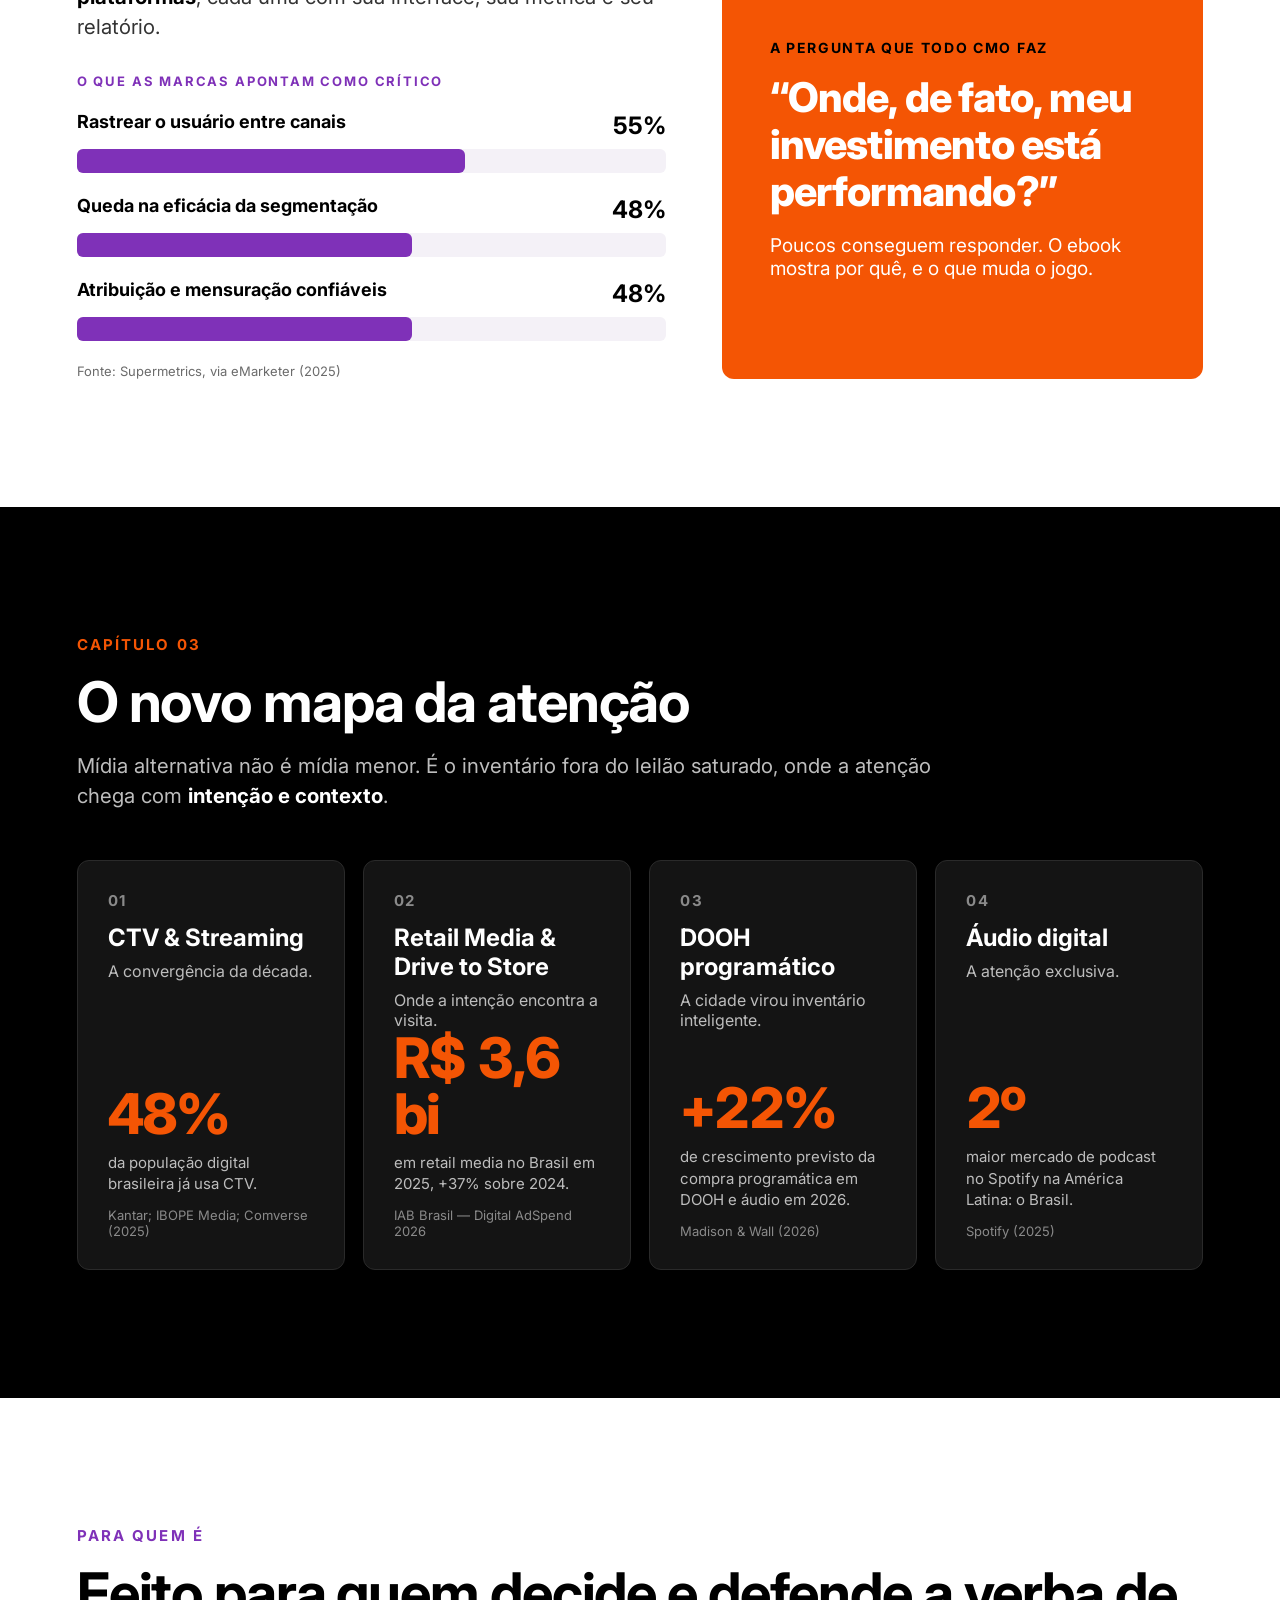
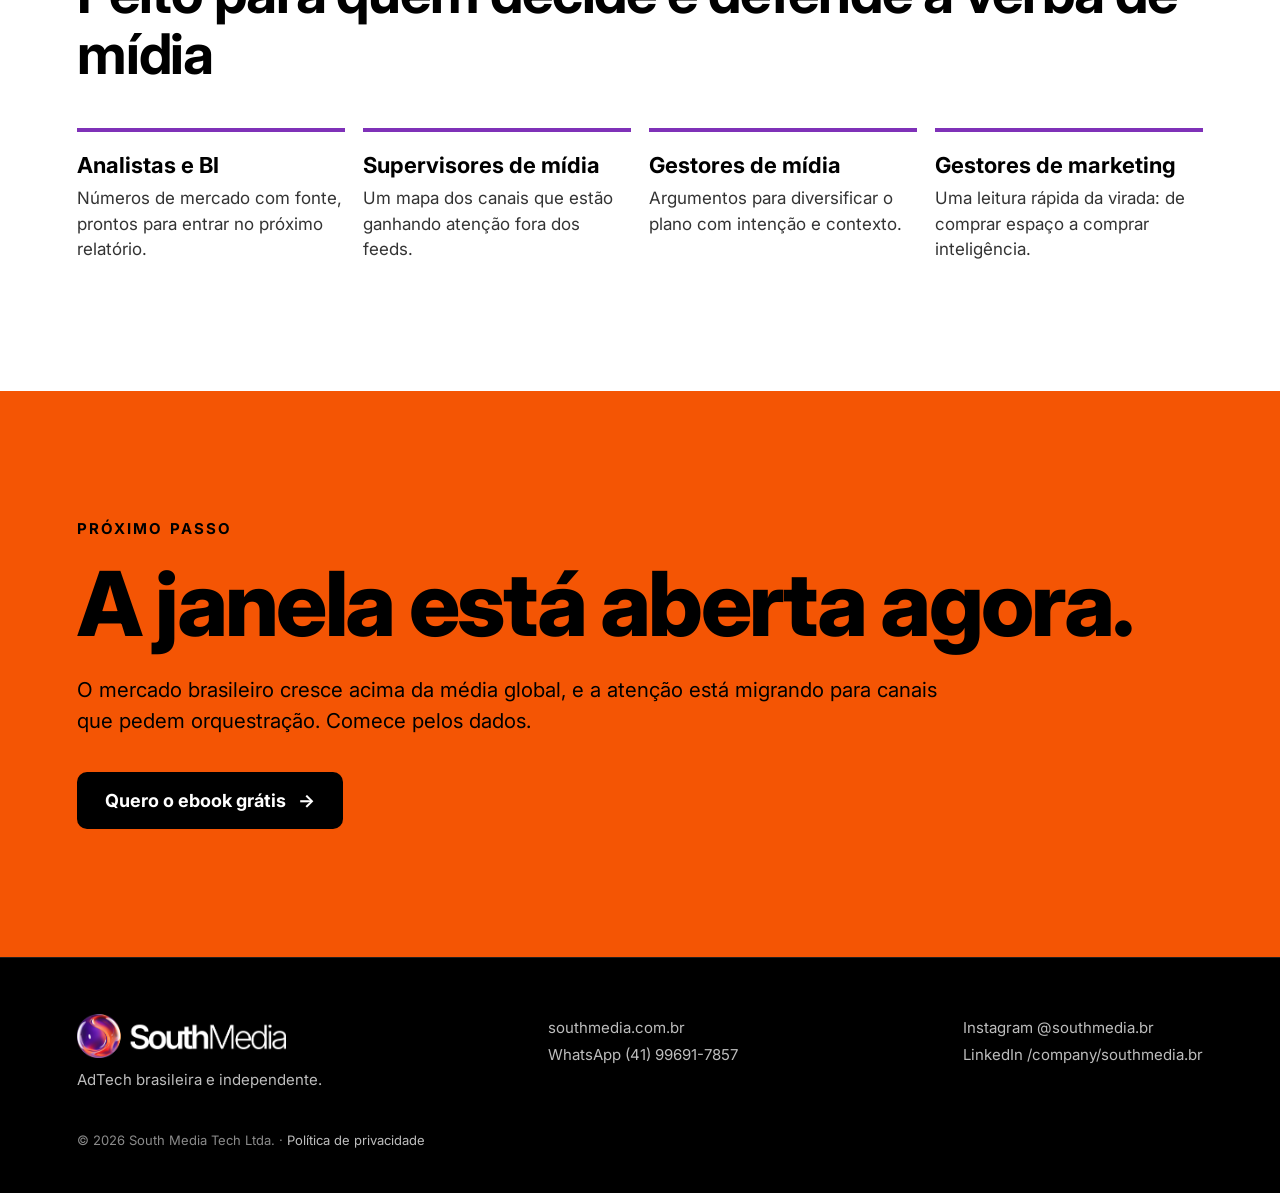
==== commit 1ffe3b56: "chore: organiza arquivos de referência do ebook - LP e pop-up de referência (versões novas, com logo" ====
--- a/referencias/ebook/LP_Ebook_O_Futuro_da_Inteligencia_de_Midia.html
+++ b/referencias/ebook/LP_Ebook_O_Futuro_da_Inteligencia_de_Midia.html
@@ -88,7 +88,7 @@
 .cover{aspect-ratio:16/9;background:#000;border-radius:10px;border:1px solid #2a2a2a;container-type:inline-size;position:relative;overflow:hidden;
   box-shadow:0 30px 60px rgba(0,0,0,.6),0 0 0 1px rgba(255,255,255,.04);transform:rotateY(-14deg) rotateX(6deg) rotateZ(-3deg);transition:transform .25s ease-out;animation:bob 6s ease-in-out infinite}
 @keyframes bob{0%,100%{translate:0 0}50%{translate:0 -10px}}
-.cover .cw{position:absolute;left:6.6cqw;top:6.6cqw;font-size:3.1cqw}
+.cover .cw{position:absolute;left:6.6cqw;top:5.6cqw;height:5.4cqw;width:auto}
 .cover .cp{position:absolute;border-radius:50%;width:12.5cqw;height:12.5cqw;background:var(--p);right:15cqw;top:6.6cqw}
 .cover .co{position:absolute;border-radius:50%;width:12.5cqw;height:12.5cqw;background:var(--o);right:6.6cqw;top:10.8cqw}
 .cover .ce{position:absolute;left:6.6cqw;top:17.8cqw;font-size:1.2cqw;font-weight:700;letter-spacing:.14em;color:var(--o)}
@@ -240,7 +240,7 @@
 
 <header id="top">
   <div class="wrap">
-    <a class="wm" href="https://southmedia.com.br" aria-label="South Media">South<i>Media</i></a>
+    <a class="wm" href="https://southmedia.com.br" aria-label="South Media"><img src="[data-uri]" alt="South Media" style="height:38px;width:auto;display:block"></a>
     <a class="btn o" href="#form">Baixar o ebook grátis <span class="ar">→</span></a>
   </div>
 </header>
@@ -265,7 +265,7 @@
     <div class="formcol rv r" style="--d:4" id="form">
       <div class="cover-wrap" aria-hidden="true">
         <div class="cover" id="cover">
-          <div class="cw wm">South<i>Media</i></div>
+          <img class="cw" src="[data-uri]" alt="">
           <div class="cp"></div><div class="co"></div>
           <div class="ce">EBOOK · 2026</div>
           <div class="ct">O Futuro da<br>Inteligência de Mídia</div>
@@ -416,7 +416,7 @@
   <div class="wrap">
     <div class="row">
       <div>
-        <a class="wm" href="https://southmedia.com.br">South<i>Media</i></a>
+        <a class="wm" href="https://southmedia.com.br" aria-label="South Media"><img src="[data-uri]